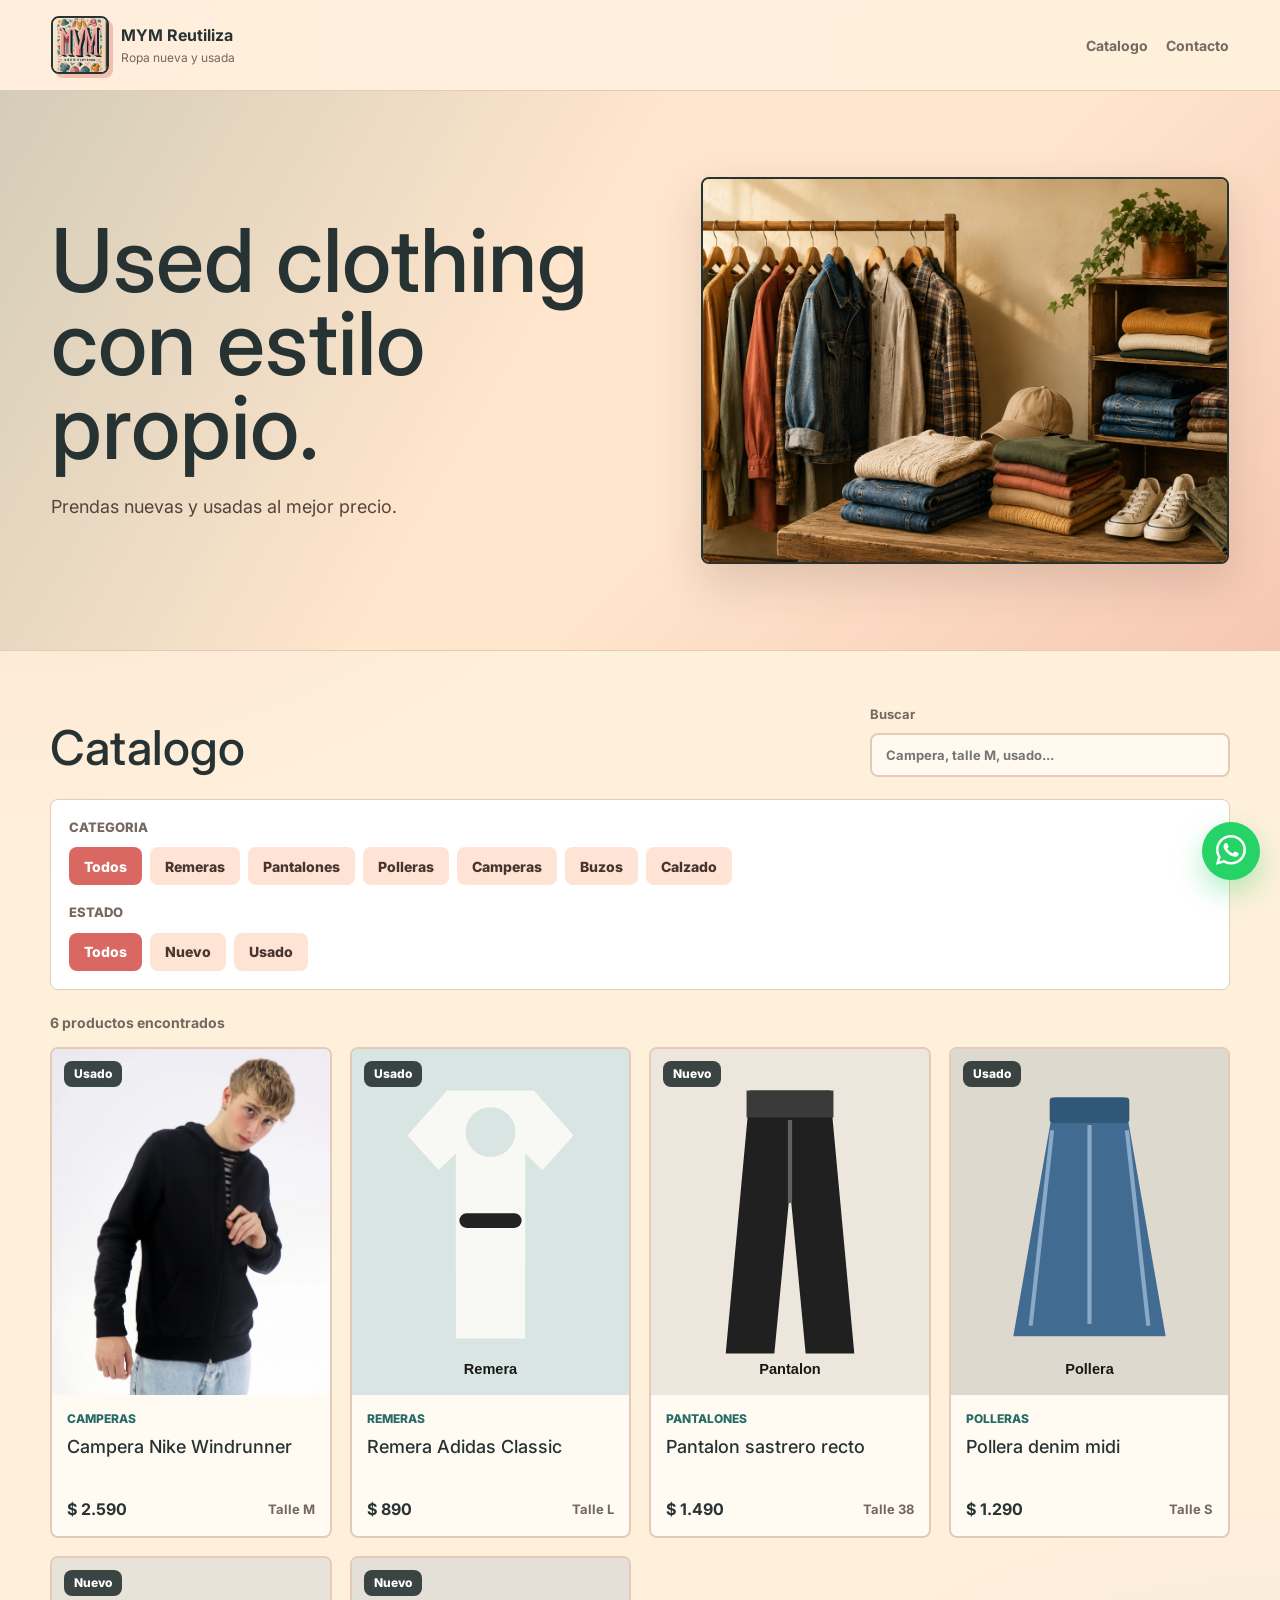
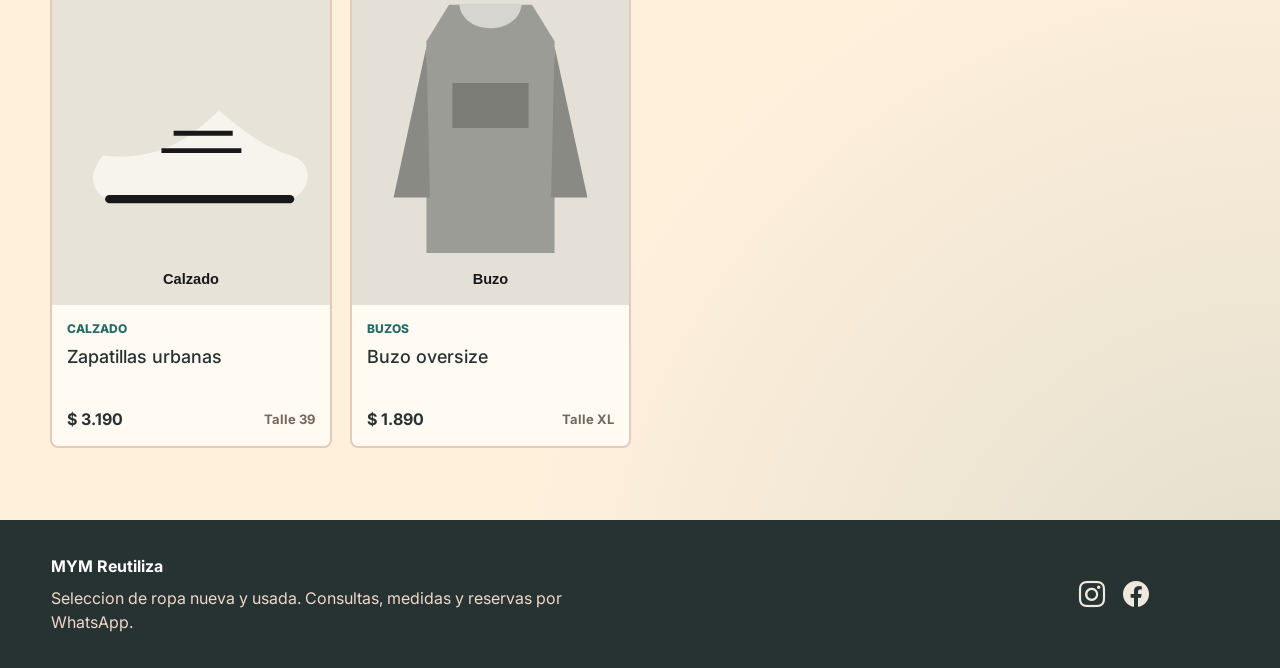
==== index.html @ 92e6ab46 "Add files via upload" ====
<!DOCTYPE html>
<html lang="es">
<head>
  <meta charset="UTF-8">
  <meta name="viewport" content="width=device-width, initial-scale=1.0">
  <title>MYM Reutiliza | Catalogo</title>
  <link rel="preconnect" href="https://fonts.googleapis.com">
  <link rel="preconnect" href="https://fonts.gstatic.com" crossorigin>
  <link href="https://fonts.googleapis.com/css2?family=Inter:wght@400;500;600;700;800&display=swap" rel="stylesheet">
  <!--CSS Bootstrap-->
  <link href="https://cdn.jsdelivr.net/npm/bootstrap@5.3.3/dist/css/bootstrap.min.css" rel="stylesheet" integrity="sha384-QWTKZyjpPEjISv5WaRU9OFeRpok6YctnYmDr5pNlyT2bRjXh0JMhjY6hW+ALEwIH" crossorigin="anonymous">
  <!--CSS personal-->
  <link rel="stylesheet" href="styles.css">
  <link rel="shortcut icon" href="./img/logo-mym.jpg">
  <link rel="stylesheet" href="https://cdn.jsdelivr.net/npm/bootstrap-icons@1.11.3/font/bootstrap-icons.min.css">
</head>
<body>
  <header class="site-header">
    <a class="brand" href="index.html" aria-label="Inicio">
      <img class="brand-logo" src="img/logo-mym.jpg" alt="MYM Reutiliza">
      <span>
        <strong>MYM Reutiliza</strong>
        <small>Ropa nueva y usada</small>
      </span>
    </a>

    <nav class="header-nav" aria-label="Redes y contacto">
      <a href="#productos">Catalogo</a>
      <a href="#footer">Contacto</a>
    </nav>
  </header>

  <section class="hero">
    <div class="hero-copy">
      <!--<p class="eyebrow">Catalogo online</p>-->
      <h1>Used clothing con estilo propio.</h1>
      <p>Prendas nuevas y usadas al mejor precio.</p>
    </div>
    <!--Si elimino esto se borran las imagenes-->
    <div class="hero-rail" aria-hidden="true">
      <img src="img/banner.png" alt="">
      <!--<img src="img/remera.svg" alt="">
      <img src="img/zapatillas.svg" alt="">-->
    </div>
    <!--Si elimino esto se borran las imagenes-->
  </section>

  <main>
    <section id="productos" class="catalog-section">
      <div class="section-heading">
        <div>
          <!--<p class="eyebrow">Stock publicado</p>-->
          <h2>Catalogo</h2>
        </div>
        <label class="search">
          <span>Buscar</span>
          <input id="buscador" type="search" placeholder="Campera, talle M, usado...">
        </label>
      </div>

      <div class="filters" aria-label="Filtros de productos">
        <div>
          <p>Categoria</p>
          <div id="filtros-categorias" class="segmented"></div>
        </div>
        <div>
          <p>Estado</p>
          <div id="filtros-estados" class="segmented"></div>
        </div>
      </div>

      <div id="contador" class="result-count" aria-live="polite"></div>
      <div id="grid-productos" class="product-grid"></div>
      <div id="sin-resultados" class="empty-state hidden">
        <h3>No encontramos prendas con esos filtros.</h3>
        <p>Proba con otra categoria, estado o busqueda.</p>
      </div>
    </section>
  </main>

  <a class="whatsapp-float" href="https://wa.me/59891826421?text=Hola!%20Quiero%20consultar%20por%20una%20prenda%20del%20catalogo" target="_blank" rel="noopener" aria-label="Consultar por WhatsApp">
    <i class="bi bi-whatsapp"></i>
  </a>

  <footer id="footer" class="footer">
    <div>
      <strong>MYM Reutiliza</strong>
      <p>Seleccion de ropa nueva y usada. Consultas, medidas y reservas por WhatsApp.</p>
    </div>
    <div>
      <a href="https://www.instagram.com/mym2reutiliza/" target="_blank">
        <span><i class="bi bi-instagram"></i></span>
      </a>
      <a href="https://www.facebook.com/people/Mym2reutiliza/61586812104403/?rdid=xERZKBEu9uENtMGY&share_url=https%3A%2F%2Fwww.facebook.com%2Fshare%2F1CPKYdf2DF%2F" target="_blank">
        <span><i class="bi bi-facebook"></i></span>
      </a>
    </div>
  </footer>

  <script src="app.js"></script>
</body>
</html>
---- styles.css ----
:root {
  --ink: #273333;
  --muted: #75675e;
  --line: #e4cbb9;
  --paper: #fff0dc;
  --panel: #ffffff;
  --accent: #276b66;
  --accent-dark: #1e504d;
  --rose: #d96862;
  --gold: #d99a4e;
  --mint: #8db9a3;
  --shadow: 0 18px 45px rgba(71, 44, 35, 0.16);
}

* {
  box-sizing: border-box;
}

html {
  scroll-behavior: smooth;
}

body {
  margin: 0;
  font-family: "Inter", Arial, sans-serif;
  color: var(--ink);
  background:
    radial-gradient(circle at top left, rgba(217, 104, 98, 0.16), transparent 34%),
    radial-gradient(circle at bottom right, rgba(39, 107, 102, 0.14), transparent 30%),
    var(--paper);
}

a {
  color: inherit;
  text-decoration: none;
}

img,
video {
  display: block;
  max-width: 100%;
}

.site-header {
  position: sticky;
  top: 0;
  z-index: 10;
  display: flex;
  align-items: center;
  justify-content: space-between;
  gap: 24px;
  padding: 16px clamp(18px, 4vw, 56px);
  background: rgba(255, 240, 220, 0.94);
  border-bottom: 1px solid var(--line);
  backdrop-filter: blur(16px);
}

.brand {
  display: inline-flex;
  align-items: center;
  gap: 12px;
}

.brand-logo {
  width: 58px;
  height: 58px;
  object-fit: cover;
  border: 2px solid var(--ink);
  border-radius: 8px;
  box-shadow: 4px 4px 0 rgba(217, 104, 98, 0.35);
}

.brand strong,
.brand small {
  display: block;
}

.brand small {
  margin-top: 2px;
  color: var(--muted);
  font-size: 12px;
}

.header-nav {
  display: flex;
  gap: 18px;
  color: var(--muted);
  font-size: 14px;
  font-weight: 700;
}

.hero {
  display: grid;
  grid-template-columns: minmax(0, 1fr) minmax(320px, 0.9fr);
  gap: clamp(28px, 5vw, 72px);
  align-items: center;
  min-height: 560px;
  padding: clamp(42px, 7vw, 86px) clamp(18px, 4vw, 56px);
  background:
    linear-gradient(120deg, rgba(39, 107, 102, 0.2), transparent 42%),
    linear-gradient(315deg, rgba(217, 104, 98, 0.24), transparent 40%),
    #ffe5cc;
  border-bottom: 1px solid var(--line);
}

.hero-copy {
  max-width: 740px;
}

.eyebrow {
  margin: 0 0 10px;
  color: var(--accent);
  font-size: 12px;
  font-weight: 800;
  letter-spacing: 0;
  text-transform: uppercase;
}

.hero h1 {
  margin: 0;
  max-width: 850px;
  font-size: clamp(42px, 7vw, 88px);
  line-height: 0.95;
  letter-spacing: 0;
}

.hero p:not(.eyebrow) {
  max-width: 590px;
  margin: 22px 0 0;
  color: #55443d;
  font-size: 18px;
  line-height: 1.7;
}

.hero-rail {
  /*display: grid;
  grid-template-columns: 1fr 0.85fr;
  gap: 14px;
  align-items: stretch;*/
  
  height: clamp(250px, 40vh, 350px);
  width: 100%;
  height: 100%;
  object-fit: cover; /* Hace que la imagen llene el espacio sin deformarse */
  border-radius: 8px; /* Esquinas redondeadas */
}

.hero-rail img {
  width: 100%;
  height: 100%;
  min-height: 220px;
  object-fit: cover;
  border: 2px solid var(--ink);
  border-radius: 8px;
  box-shadow: var(--shadow);
}

.hero-rail img:first-child {
  grid-row: span 2;
}

.catalog-section,
.detail-page {
  width: min(1180px, calc(100% - 36px));
  margin: 0 auto;
  padding: 54px 0 72px;
}

.section-heading {
  display: flex;
  align-items: end;
  justify-content: space-between;
  gap: 24px;
  margin-bottom: 22px;
}

.section-heading h2 {
  margin: 0;
  font-size: clamp(30px, 4vw, 48px);
}

.search {
  display: grid;
  gap: 8px;
  min-width: min(360px, 100%);
  color: var(--muted);
  font-size: 13px;
  font-weight: 700;
}

.search input {
  width: 100%;
  height: 44px;
  padding: 0 14px;
  color: var(--ink);
  background: rgba(255, 250, 242, 0.92);
  border: 2px solid var(--line);
  border-radius: 8px;
  font: inherit;
}

.filters {
  display: grid;
  gap: 18px;
  padding: 18px;
  background: #fff;
  border: 1px solid var(--line);
  border-radius: 8px;
}

.filters p {
  margin: 0 0 10px;
  color: var(--muted);
  font-size: 13px;
  font-weight: 800;
  text-transform: uppercase;
}

.segmented {
  display: flex;
  flex-wrap: wrap;
  gap: 8px;
}

.segmented button {
  min-height: 38px;
  padding: 0 14px;
  color: #47352e;
  background: #ffe3d4;
  border: 1px solid transparent;
  border-radius: 8px;
  cursor: pointer;
  font: inherit;
  font-size: 14px;
  font-weight: 800;
}

.segmented button.active {
  color: #fff;
  background: var(--rose);
}

.result-count {
  margin: 22px 0 14px;
  color: var(--muted);
  font-size: 14px;
  font-weight: 700;
}

.product-grid {
  display: grid;
  grid-template-columns: repeat(auto-fill, minmax(230px, 1fr));
  gap: 18px;
}

.product-card {
  background: #fffaf2;
  border: 2px solid var(--line);
  border-radius: 8px;
  overflow: hidden;
  transition: transform 180ms ease, box-shadow 180ms ease;
}

.product-card:hover {
  transform: translateY(-4px);
  box-shadow: var(--shadow);
}

.product-image {
  position: relative;
  aspect-ratio: 4 / 5;
  overflow: hidden;
  background: #f6d4c4;
}

.product-image img {
  width: 100%;
  height: 100%;
  object-fit: cover;
  transition: transform 220ms ease;
}

.product-card:hover .product-image img {
  transform: scale(1.04);
}

.badge {
  position: absolute;
  top: 12px;
  left: 12px;
  padding: 7px 10px;
  color: #fff;
  background: rgba(39, 51, 51, 0.9);
  border-radius: 8px;
  font-size: 12px;
  font-weight: 800;
}

.product-info {
  padding: 15px;
}

.product-info p {
  margin: 0 0 7px;
  color: var(--accent);
  font-size: 12px;
  font-weight: 800;
  text-transform: uppercase;
}

.product-info h3 {
  min-height: 48px;
  margin: 0 0 14px;
  font-size: 18px;
  line-height: 1.35;
}

.product-info div {
  display: flex;
  align-items: center;
  justify-content: space-between;
  gap: 12px;
}

.product-info span {
  color: var(--muted);
  font-size: 13px;
  font-weight: 700;
}

.empty-state {
  padding: 36px;
  text-align: center;
  background: #fffaf2;
  border: 2px solid var(--line);
  border-radius: 8px;
}

.hidden {
  display: none;
}

.back-link {
  display: inline-flex;
  margin-bottom: 24px;
  color: var(--accent);
  font-weight: 800;
}

.product-detail {
  display: grid;
  grid-template-columns: minmax(280px, 0.9fr) minmax(300px, 1fr);
  gap: clamp(24px, 5vw, 58px);
  align-items: start;
}

.gallery {
  display: grid;
  gap: 12px;
}

.main-product-image {
  width: 100%;
  aspect-ratio: 4 / 5;
  object-fit: cover;
  background: #f6d4c4;
  border: 2px solid var(--line);
  border-radius: 8px;
}

.thumbs {
  display: grid;
  grid-template-columns: repeat(4, 1fr);
  gap: 10px;
}

.thumbs button {
  padding: 0;
  overflow: hidden;
  background: #fff;
  border: 2px solid transparent;
  border-radius: 8px;
  cursor: pointer;
}

.thumbs button.active {
  border-color: var(--accent);
}

.thumbs img {
  width: 100%;
  aspect-ratio: 1;
  object-fit: cover;
}

.detail-copy h1 {
  margin: 0;
  font-size: clamp(34px, 5vw, 58px);
  line-height: 1;
}

.detail-price {
  margin: 18px 0 24px;
  font-size: 30px;
  font-weight: 800;
}

.detail-actions {
  display: flex;
  flex-wrap: wrap;
  gap: 12px;
  margin-bottom: 28px;
}

.primary-action,
.secondary-action {
  display: inline-flex;
  align-items: center;
  justify-content: center;
  min-height: 46px;
  padding: 0 18px;
  border-radius: 8px;
  font-weight: 800;
}

.primary-action {
  color: #fff;
  background: var(--accent);
}

.primary-action i {
  padding: 10px;
}

.secondary-action {
  color: var(--ink);
  background: #fffaf2;
  border: 2px solid var(--line);
}

.specs {
  display: grid;
  grid-template-columns: repeat(2, minmax(0, 1fr));
  gap: 10px;
  margin: 0 0 28px;
}

.specs div {
  padding: 14px;
  background: #fff;
  border: 1px solid var(--line);
  border-radius: 8px;
}

.specs dt {
  color: var(--muted);
  font-size: 12px;
  font-weight: 800;
  text-transform: uppercase;
}

.specs dd {
  margin: 5px 0 0;
  font-weight: 800;
}

.description {
  padding-top: 22px;
  border-top: 1px solid var(--line);
}

.description h2,
.video-block h2 {
  margin: 0 0 10px;
  font-size: 22px;
}

.description p {
  margin: 0;
  color: #4c4943;
  line-height: 1.8;
}

.video-block {
  margin-top: 42px;
}

.video-block video {
  width: 100%;
  border-radius: 8px;
}

.whatsapp-float {
  position: fixed;
  right: 20px;
  bottom: 20px;
  z-index: 20;
  display: grid;
  width: 58px;
  height: 58px;
  place-items: center;
  color: #fff;
  background: #25D366;
  border-radius: 50%;
  box-shadow: 0 12px 28px rgba(37, 211, 102, 0.35);
  font-size: 30px;
  font-weight: 900;
}

.whatsapp-float:hover {
  transform: scale(1.1);
  background: #20ba59;
}

.footer {
  display: flex;
  align-items: center;
  justify-content: space-between;
  gap: 24px;
  padding: 34px clamp(18px, 4vw, 56px);
  color: #fff;
  background: #273333;
}

.footer p {
  max-width: 520px;
  margin: 8px 0 0;
  color: #f0d8c8;
}

.footer div:last-child {
  display: flex;
  flex-wrap: wrap;
  gap: 18px;
  color: #eee8dd;
  padding-right: 80px;
}

.footer div:last-child a {
  color: inherit;       /* Hace que el enlace use el color crema del padre */
  text-decoration: none;
}

.footer div:last-child i {
  font-size: 26px;      /* ¡Acá controlás el tamaño! Poné 26px, 30px, lo que te guste */
  transition: transform 0.2s ease, color 0.2s ease;
  display: inline-block;
}

.footer div:last-child a:hover i {
  transform: scale(1.15); /* Se agranda un poquito */
  color: #ffffff;         /* Se ilumina a blanco puro */
}

@media (max-width: 820px) {
  .site-header,
  .section-heading,
  .footer {
    align-items: flex-start;
    flex-direction: column;
  }

  .hero,
  .product-detail {
    grid-template-columns: 1fr;
  }

  .hero {
    min-height: auto;
  }

  .hero-rail {
    grid-template-columns: repeat(3, 1fr);
  }

  .hero-rail img {
    min-height: 140px;
  }

  .hero-rail img:first-child {
    grid-row: auto;
  }
}

@media (max-width: 560px) {
  .header-nav {
    width: 100%;
    justify-content: space-between;
  }

  .hero h1 {
    font-size: 42px;
  }

  .product-grid,
  .specs {
    grid-template-columns: 1fr;
  }

  .hero-rail {
    grid-template-columns: 1fr 1fr;
  }

  .hero-rail img:last-child {
    display: none;
  }

  .detail-actions a {
    width: 100%;
  }
  
}
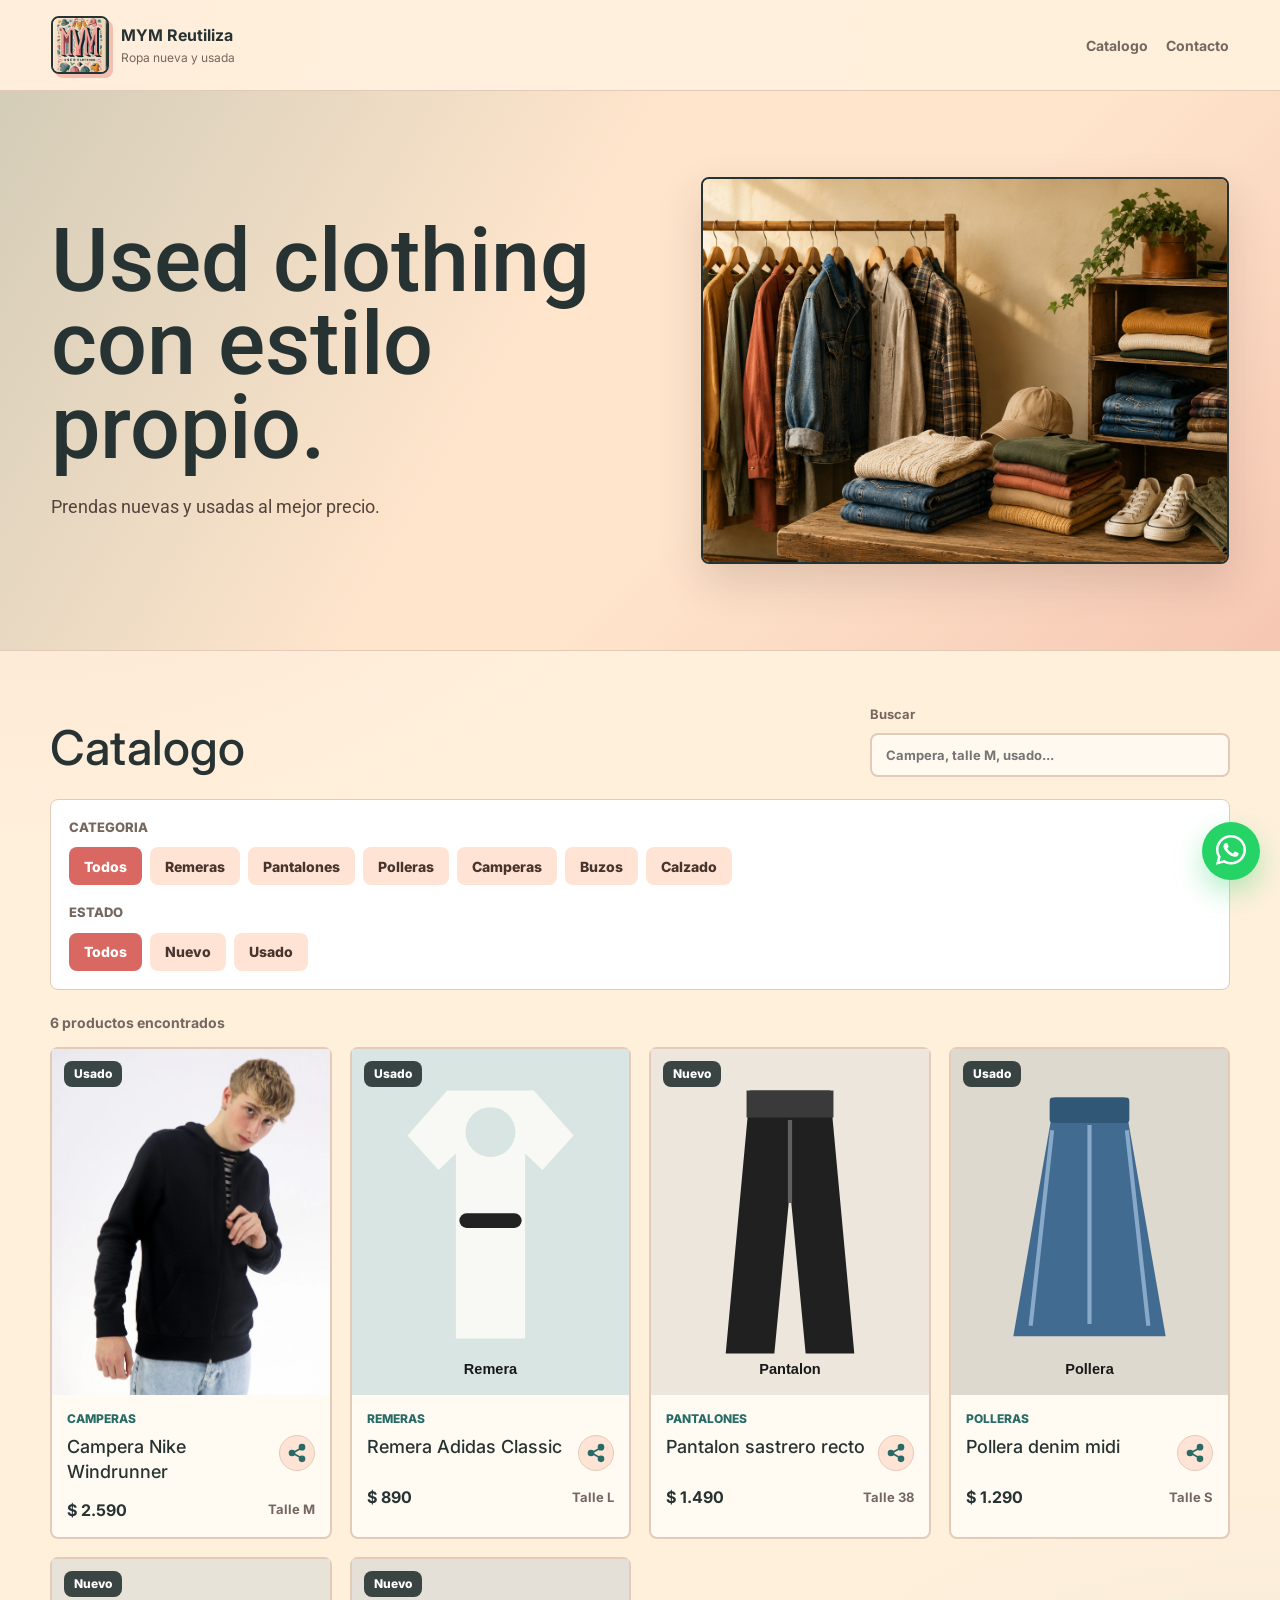
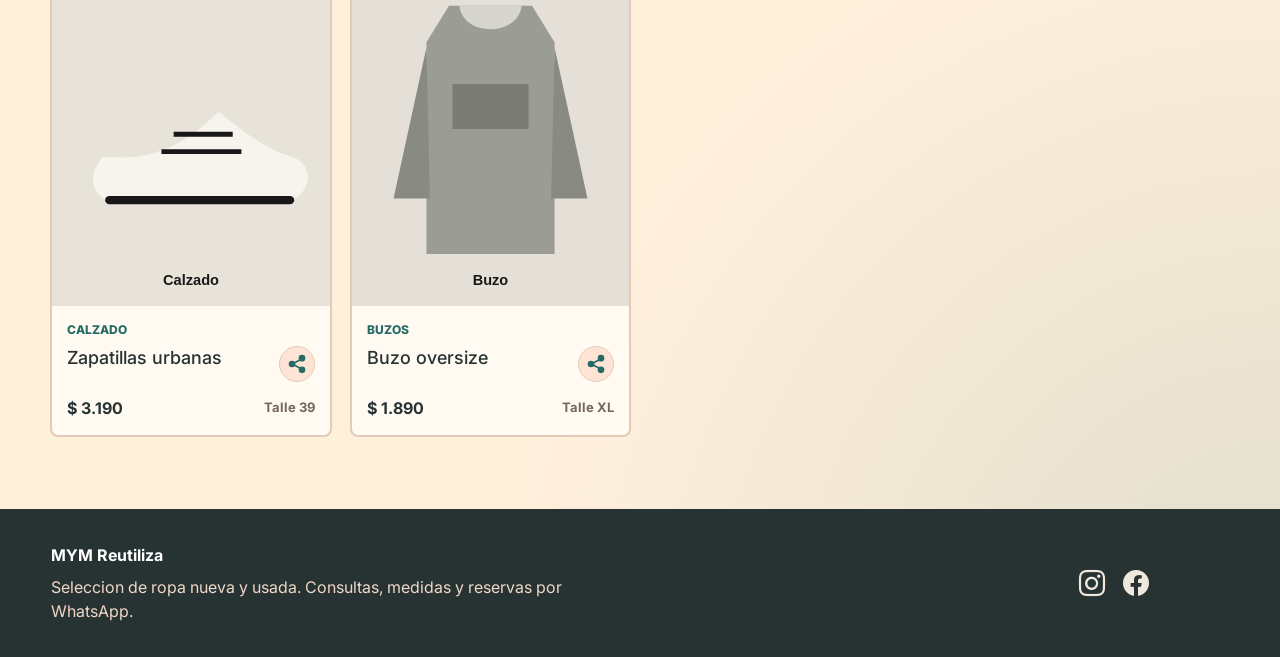
==== commit 92aea1f1: "Add files via upload" ====
--- a/index.html
+++ b/index.html
@@ -7,6 +7,7 @@
   <link rel="preconnect" href="https://fonts.googleapis.com">
   <link rel="preconnect" href="https://fonts.gstatic.com" crossorigin>
   <link href="https://fonts.googleapis.com/css2?family=Inter:wght@400;500;600;700;800&display=swap" rel="stylesheet">
+  <link href="https://fonts.googleapis.com/css2?family=Roboto:ital,wght@400;500;600;700;800&display=swap" rel="stylesheet">
   <!--CSS Bootstrap-->
   <link href="https://cdn.jsdelivr.net/npm/bootstrap@5.3.3/dist/css/bootstrap.min.css" rel="stylesheet" integrity="sha384-QWTKZyjpPEjISv5WaRU9OFeRpok6YctnYmDr5pNlyT2bRjXh0JMhjY6hW+ALEwIH" crossorigin="anonymous">
   <!--CSS personal-->
--- a/styles.css
+++ b/styles.css
@@ -91,6 +91,7 @@
 
 .hero {
   display: grid;
+  font-family: "Roboto", sans-serif;
   grid-template-columns: minmax(0, 1fr) minmax(320px, 0.9fr);
   gap: clamp(28px, 5vw, 72px);
   align-items: center;
@@ -257,7 +258,7 @@
   background: #fffaf2;
   border: 2px solid var(--line);
   border-radius: 8px;
-  overflow: hidden;
+  position: relative;
   transition: transform 180ms ease, box-shadow 180ms ease;
 }
 
@@ -309,13 +310,26 @@
 }
 
 .product-info h3 {
-  min-height: 48px;
-  margin: 0 0 14px;
+  margin: 0;
   font-size: 18px;
   line-height: 1.35;
 }
 
-.product-info div {
+.product-title-row,
+.detail-title-row {
+  display: flex;
+  align-items: flex-start;
+  justify-content: space-between;
+  gap: 12px;
+  margin-bottom: 14px;
+}
+
+.product-title-link {
+  min-width: 0;
+  flex: 1;
+}
+
+.product-meta {
   display: flex;
   align-items: center;
   justify-content: space-between;
@@ -326,6 +340,78 @@
   color: var(--muted);
   font-size: 13px;
   font-weight: 700;
+}
+
+.share-box {
+  position: relative;
+  flex: 0 0 auto;
+}
+
+.share-trigger {
+  display: grid;
+  width: 36px;
+  height: 36px;
+  place-items: center;
+  color: var(--accent);
+  background: #ffe3d4;
+  border: 1px solid var(--line);
+  border-radius: 50%;
+  cursor: pointer;
+}
+
+.share-trigger svg {
+  width: 20px;
+  height: 20px;
+  fill: none;
+  stroke: currentColor;
+  stroke-linecap: round;
+  stroke-linejoin: round;
+  stroke-width: 2;
+}
+
+.share-trigger svg circle {
+  fill: currentColor;
+  stroke: currentColor;
+}
+
+.share-menu {
+  position: absolute;
+  right: 0;
+  bottom: calc(100% + 8px);
+  z-index: 30;
+  display: none;
+  min-width: 138px;
+  padding: 8px;
+  background: #fffaf2;
+  border: 2px solid var(--line);
+  border-radius: 8px;
+  box-shadow: var(--shadow);
+}
+
+.share-box.open .share-menu {
+  display: grid;
+  gap: 4px;
+}
+
+.share-menu a,
+.share-menu button {
+  width: 100%;
+  min-height: 34px;
+  padding: 0 10px;
+  color: var(--ink);
+  background: transparent;
+  border: 0;
+  border-radius: 6px;
+  cursor: pointer;
+  font: inherit;
+  font-size: 13px;
+  font-weight: 800;
+  text-align: left;
+}
+
+.share-menu a:hover,
+.share-menu button:hover {
+  background: #ffe3d4;
 }
 
 .empty-state {
@@ -394,9 +480,15 @@
 }
 
 .detail-copy h1 {
+  flex: 1;
   margin: 0;
   font-size: clamp(34px, 5vw, 58px);
   line-height: 1;
+}
+
+.detail-share .share-trigger {
+  width: 44px;
+  height: 44px;
 }
 
 .detail-price {
@@ -592,7 +684,70 @@
     font-size: 42px;
   }
 
-  .product-grid,
+  .product-grid {
+    grid-template-columns: repeat(2, minmax(0, 1fr));
+    gap: 10px;
+  }
+
+  .catalog-section,
+  .detail-page {
+    width: min(100% - 24px, 1180px);
+  }
+
+  .product-info {
+    padding: 10px;
+  }
+
+  .product-info p {
+    margin-bottom: 5px;
+    font-size: 10px;
+  }
+
+  .product-info h3 {
+    font-size: 14px;
+    line-height: 1.25;
+  }
+
+  .product-title-row {
+    gap: 8px;
+    margin-bottom: 10px;
+  }
+
+  .product-meta {
+    align-items: flex-start;
+    flex-direction: column;
+    gap: 3px;
+  }
+
+  .product-meta strong {
+    font-size: 14px;
+  }
+
+  .product-info span {
+    font-size: 11px;
+  }
+
+  .badge {
+    top: 8px;
+    left: 8px;
+    padding: 5px 7px;
+    font-size: 10px;
+  }
+
+  .share-trigger {
+    width: 30px;
+    height: 30px;
+  }
+
+  .share-trigger svg {
+    width: 17px;
+    height: 17px;
+  }
+
+  .share-menu {
+    min-width: 126px;
+  }
+
   .specs {
     grid-template-columns: 1fr;
   }
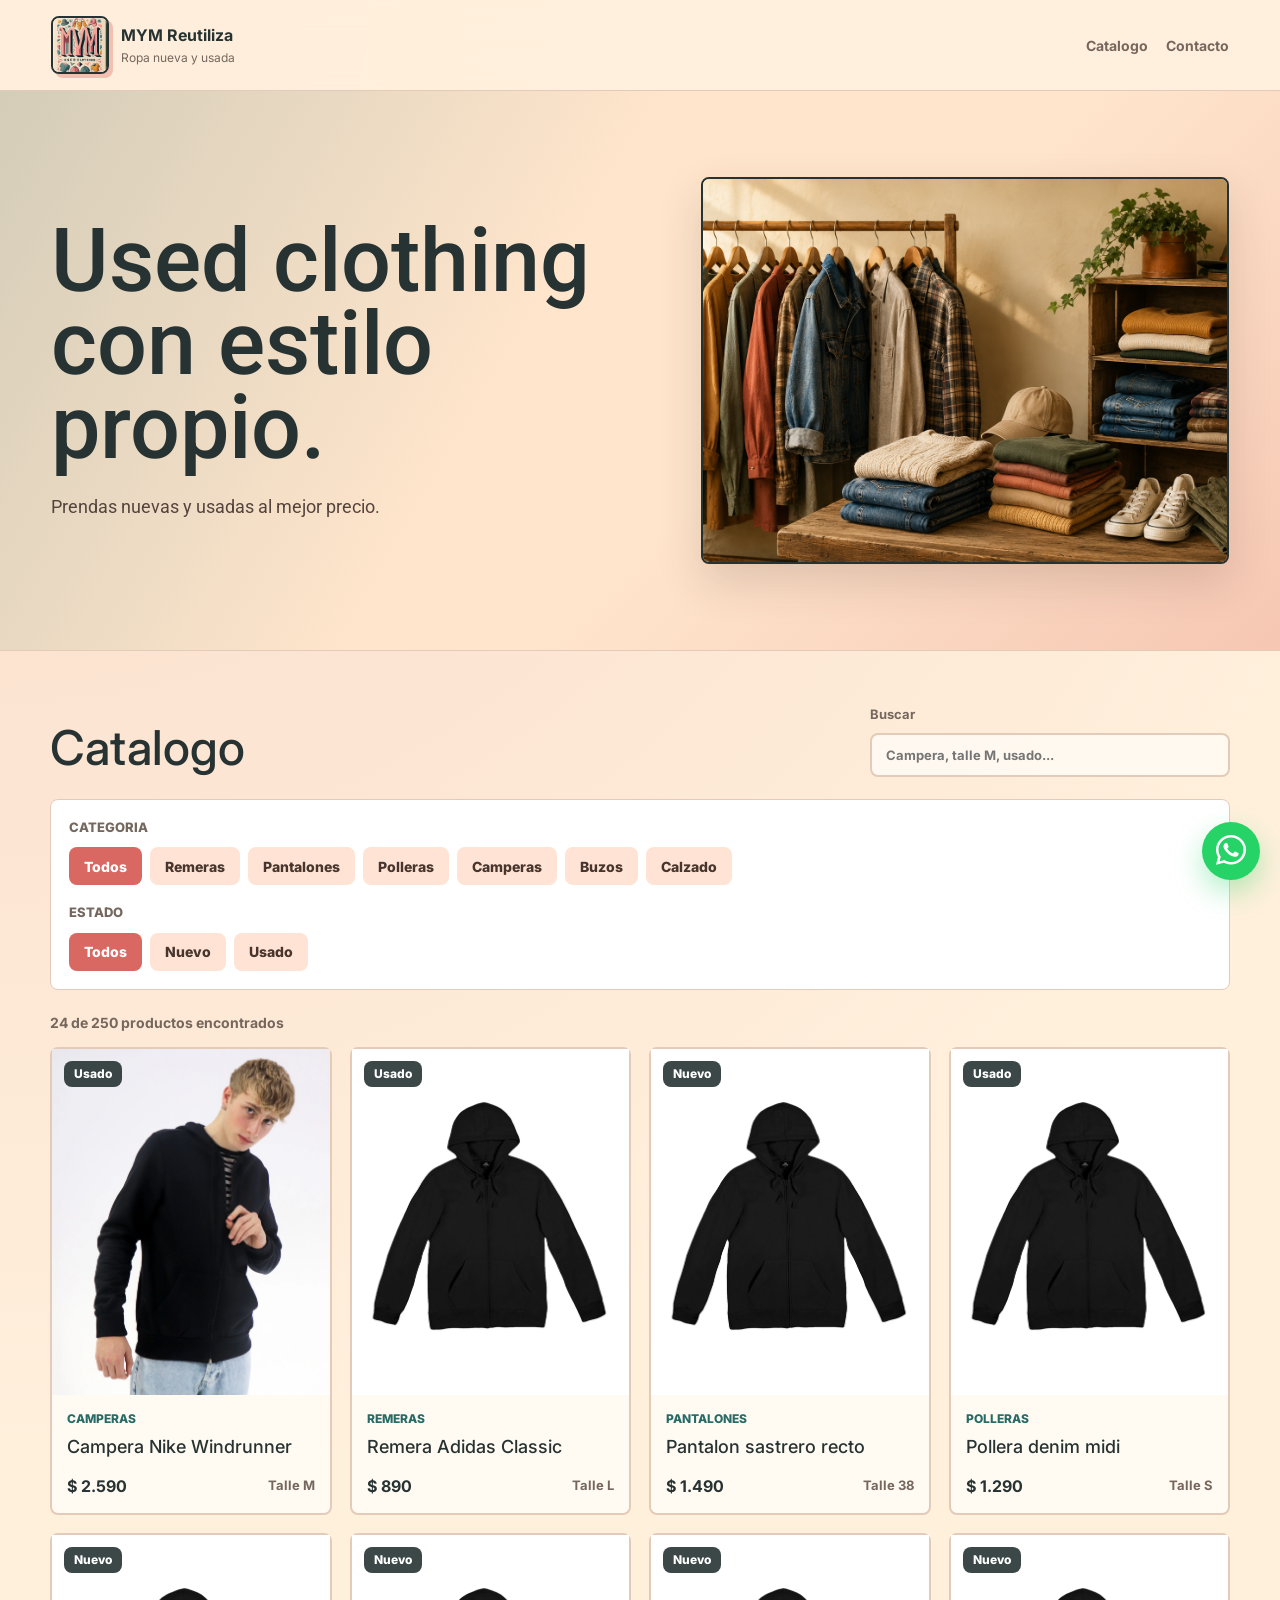
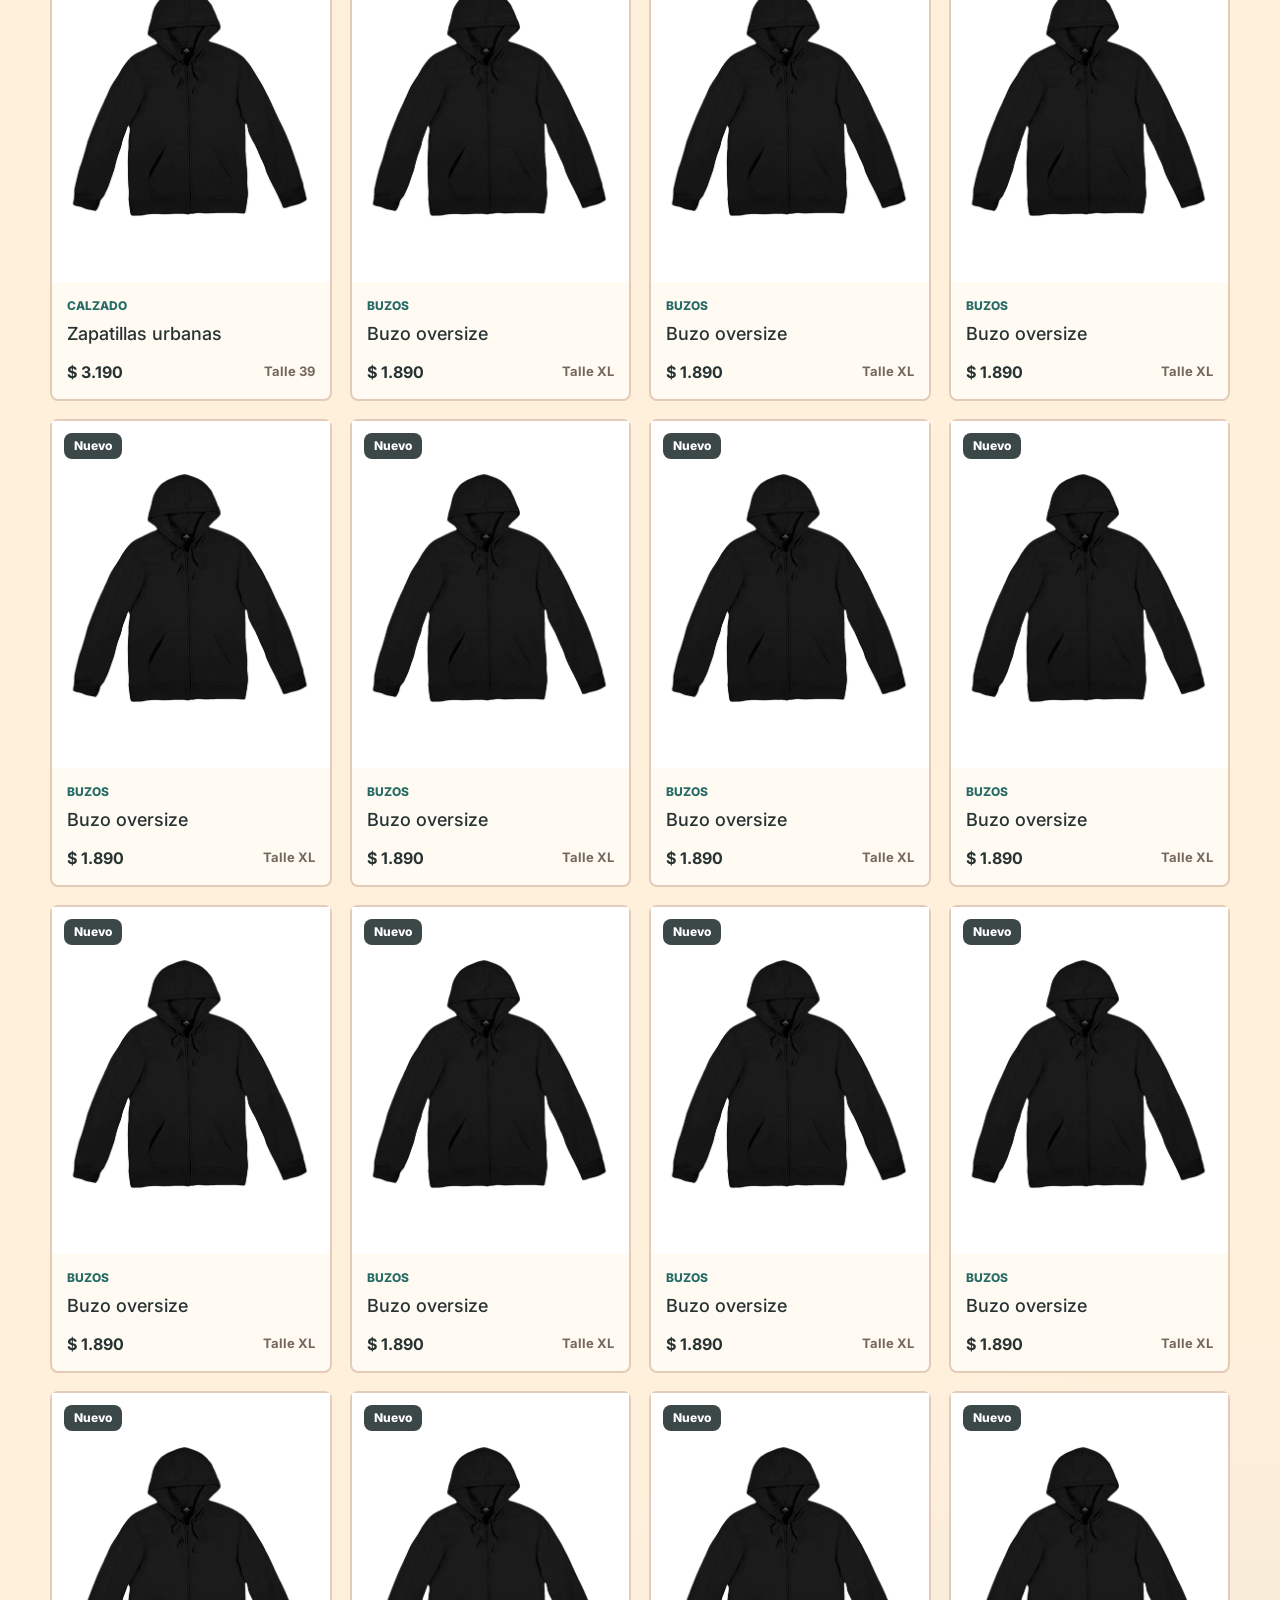
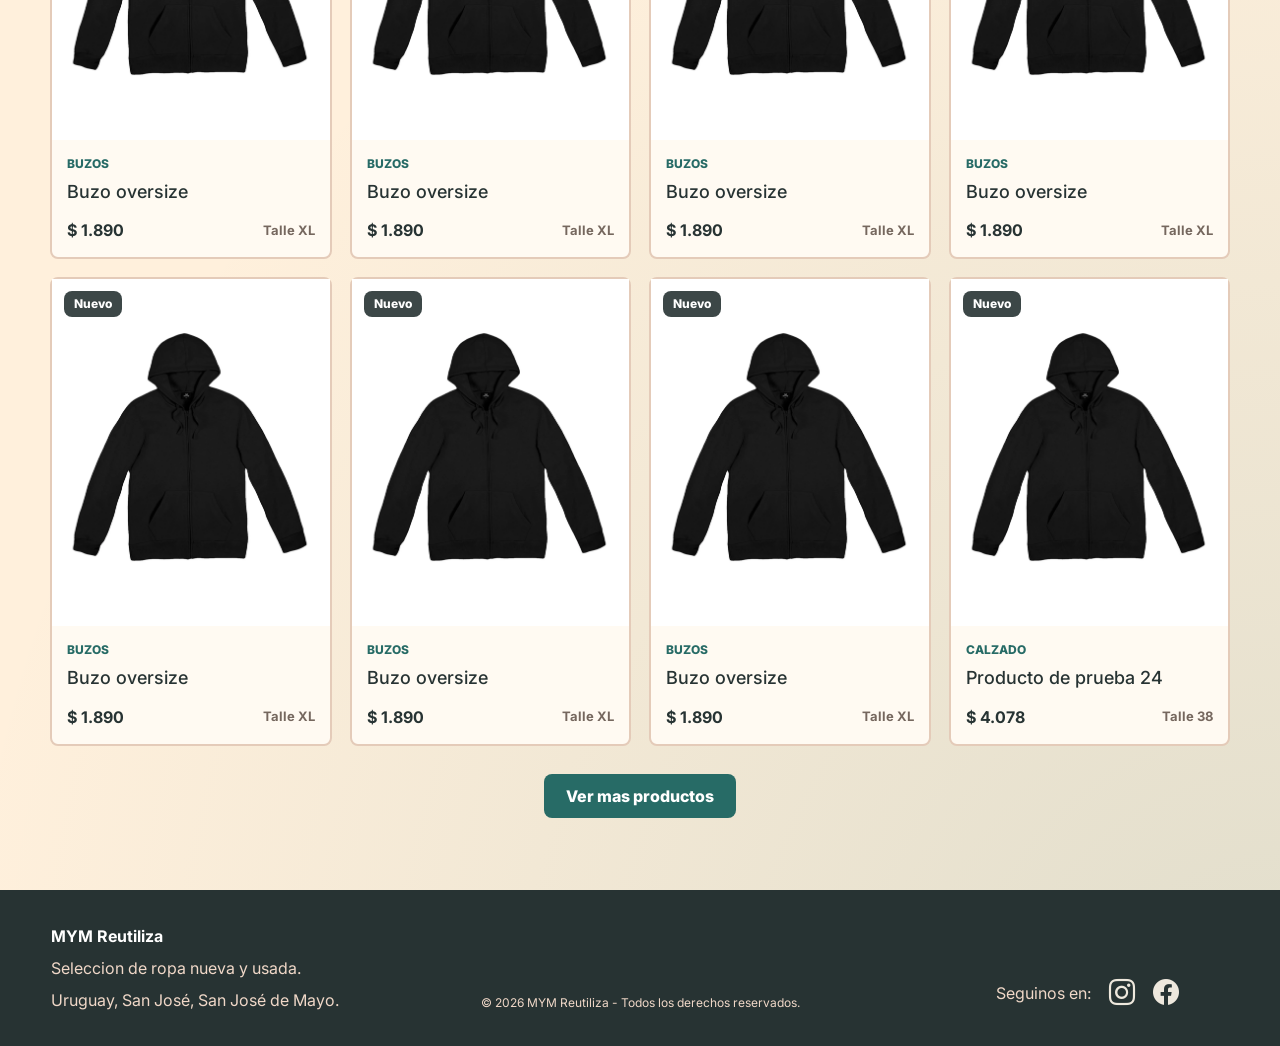
==== commit 512e2254: "Add files via upload" ====
--- a/index.html
+++ b/index.html
@@ -72,6 +72,9 @@
 
       <div id="contador" class="result-count" aria-live="polite"></div>
       <div id="grid-productos" class="product-grid"></div>
+      <div class="load-more-wrap">
+        <button id="ver-mas" class="load-more hidden" type="button">Ver mas productos</button>
+      </div>
       <div id="sin-resultados" class="empty-state hidden">
         <h3>No encontramos prendas con esos filtros.</h3>
         <p>Proba con otra categoria, estado o busqueda.</p>
@@ -86,9 +89,11 @@
   <footer id="footer" class="footer">
     <div>
       <strong>MYM Reutiliza</strong>
-      <p>Seleccion de ropa nueva y usada. Consultas, medidas y reservas por WhatsApp.</p>
+      <p>Seleccion de ropa nueva y usada.</p>
+      <p>Uruguay, San José, San José de Mayo.</p>
     </div>
     <div>
+      <p>Seguinos en:</p>
       <a href="https://www.instagram.com/mym2reutiliza/" target="_blank">
         <span><i class="bi bi-instagram"></i></span>
       </a>
@@ -96,6 +101,7 @@
         <span><i class="bi bi-facebook"></i></span>
       </a>
     </div>
+    <p class="footer-copy">© 2026 MYM Reutiliza - Todos los derechos reservados.</p>
   </footer>
 
   <script src="app.js"></script>
--- a/styles.css
+++ b/styles.css
@@ -390,14 +390,18 @@
 
 .share-box.open .share-menu {
   display: grid;
-  gap: 4px;
+  gap: 6px;
 }
 
 .share-menu a,
 .share-menu button {
+  display: flex;
+  align-items: center;
+  gap: 9px;
   width: 100%;
-  min-height: 34px;
-  padding: 0 10px;
+  min-height: 38px;
+  margin: 0;
+  padding: 0 11px;
   color: var(--ink);
   background: transparent;
   border: 0;
@@ -409,6 +413,25 @@
   text-align: left;
 }
 
+.share-menu i {
+  width: 18px;
+  font-size: 17px;
+  line-height: 1;
+  text-align: center;
+}
+
+.share-whatsapp i {
+  color: #25D366;
+}
+
+.share-instagram i {
+  color: #E4405F;
+}
+
+.share-facebook i {
+  color: #1877F2;
+}
+
 .share-menu a:hover,
 .share-menu button:hover {
   background: #ffe3d4;
@@ -422,6 +445,31 @@
   border-radius: 8px;
 }
 
+.load-more-wrap {
+  display: flex;
+  justify-content: center;
+  margin-top: 28px;
+}
+
+.load-more {
+  min-height: 44px;
+  padding: 0 22px;
+  color: #fff;
+  background: var(--accent);
+  border: 0;
+  border-radius: 8px;
+  cursor: pointer;
+  font: inherit;
+  font-weight: 800;
+  transition: transform 180ms ease, background 180ms ease;
+}
+
+.load-more:hover,
+.load-more:focus-visible {
+  background: var(--accent-dark);
+  transform: translateY(-2px);
+}
+
 .hidden {
   display: none;
 }
@@ -443,6 +491,10 @@
 .gallery {
   display: grid;
   gap: 12px;
+}
+
+.main-image-wrap {
+  position: relative;
 }
 
 .main-product-image {
@@ -452,6 +504,138 @@
   background: #f6d4c4;
   border: 2px solid var(--line);
   border-radius: 8px;
+  cursor: zoom-in;
+}
+
+.gallery-arrow {
+  position: absolute;
+  top: 50%;
+  z-index: 2;
+  display: grid;
+  width: 44px;
+  height: 44px;
+  place-items: center;
+  color: #111;
+  background: transparent;
+  border: 0;
+  border-radius: 50%;
+  box-shadow: none;
+  cursor: pointer;
+  transform: translateY(-50%);
+  transition: transform 180ms ease, background 180ms ease, box-shadow 180ms ease;
+}
+
+.gallery-arrow-left {
+  left: 14px;
+}
+
+.gallery-arrow-right {
+  right: 14px;
+}
+
+.gallery-arrow i {
+  font-size: 24px;
+  line-height: 1;
+}
+
+.gallery-arrow:hover,
+.gallery-arrow:focus-visible,
+.gallery-arrow:active {
+  background: rgba(245, 245, 245, 0.92);
+  box-shadow: 0 10px 24px rgba(39, 51, 51, 0.16);
+  transform: translateY(-50%) scale(1.12);
+}
+
+.gallery-arrow:focus:not(:focus-visible) {
+  background: transparent;
+  box-shadow: none;
+  transform: translateY(-50%);
+}
+
+.lightbox-open {
+  overflow: hidden;
+}
+
+.image-lightbox {
+  position: fixed;
+  inset: 0;
+  z-index: 100;
+  display: grid;
+  place-items: center;
+  padding: 28px;
+  background: rgba(20, 22, 22, 0.86);
+  touch-action: pan-y;
+}
+
+.image-lightbox.hidden {
+  display: none;
+}
+
+.image-lightbox img {
+  max-width: min(92vw, 1100px);
+  max-height: 88vh;
+  object-fit: contain;
+  border-radius: 8px;
+  box-shadow: 0 24px 60px rgba(0, 0, 0, 0.34);
+}
+
+.lightbox-close,
+.lightbox-arrow {
+  position: absolute;
+  display: grid;
+  place-items: center;
+  color: #111;
+  background: rgba(245, 245, 245, 0.92);
+  border: 0;
+  border-radius: 50%;
+  cursor: pointer;
+  transition: transform 180ms ease, background 180ms ease;
+}
+
+.lightbox-close {
+  top: 18px;
+  right: 18px;
+  width: 42px;
+  height: 42px;
+}
+
+.lightbox-arrow {
+  top: 50%;
+  width: 50px;
+  height: 50px;
+  transform: translateY(-50%);
+}
+
+.lightbox-arrow-left {
+  left: 22px;
+}
+
+.lightbox-arrow-right {
+  right: 22px;
+}
+
+.lightbox-close:hover,
+.lightbox-close:focus-visible {
+  background: #fff;
+  transform: scale(1.08);
+}
+
+.lightbox-arrow:hover,
+.lightbox-arrow:focus-visible,
+.lightbox-arrow:active {
+  background: #fff;
+  transform: translateY(-50%) scale(1.1);
+}
+
+.lightbox-arrow:focus:not(:focus-visible) {
+  background: rgba(245, 245, 245, 0.92);
+  transform: translateY(-50%);
+}
+
+.lightbox-close i,
+.lightbox-arrow i {
+  font-size: 24px;
+  line-height: 1;
 }
 
 .thumbs {
@@ -605,43 +789,63 @@
 }
 
 .footer {
-  display: flex;
-  align-items: center;
-  justify-content: space-between;
+  display: grid;
+  grid-template-columns: minmax(0, 1fr) auto minmax(0, 1fr);
+  align-items: end;
   gap: 24px;
   padding: 34px clamp(18px, 4vw, 56px);
   color: #fff;
   background: #273333;
 }
 
+.footer > div:first-child {
+  grid-column: 1;
+}
+
 .footer p {
   max-width: 520px;
   margin: 8px 0 0;
   color: #f0d8c8;
 }
 
-.footer div:last-child {
+.footer > div:nth-of-type(2) {
+  grid-column: 3;
   display: flex;
   flex-wrap: wrap;
   gap: 18px;
+  justify-content: flex-end;
+  justify-self: end;
   color: #eee8dd;
-  padding-right: 80px;
-}
-
-.footer div:last-child a {
+  padding-right: 50px;
+}
+
+.footer > div:nth-of-type(2) a {
   color: inherit;       /* Hace que el enlace use el color crema del padre */
   text-decoration: none;
 }
 
-.footer div:last-child i {
+.footer > div:nth-of-type(2) i {
   font-size: 26px;      /* ¡Acá controlás el tamaño! Poné 26px, 30px, lo que te guste */
   transition: transform 0.2s ease, color 0.2s ease;
   display: inline-block;
 }
 
-.footer div:last-child a:hover i {
+.footer > div:nth-of-type(2) a:hover i {
   transform: scale(1.15); /* Se agranda un poquito */
   color: #ffffff;         /* Se ilumina a blanco puro */
+}
+
+.footer-copy {
+  grid-column: 2;
+  grid-row: 1;
+  align-self: end;
+  justify-self: center;
+  max-width: none;
+  margin: 0;
+  color: #d9cfc4;
+  font-size: 12px;
+  text-align: center;
+  white-space: nowrap;
 }
 
 @media (max-width: 820px) {
@@ -652,6 +856,25 @@
     flex-direction: column;
   }
 
+  .footer {
+    grid-template-columns: 1fr;
+  }
+
+  .footer > div:first-child,
+  .footer > div:nth-of-type(2) {
+    grid-column: 1;
+    justify-self: start;
+    justify-content: flex-start;
+  }
+
+  .footer-copy {
+    grid-column: 1;
+    grid-row: auto;
+    width: 100%;
+    margin-top: 8px;
+    white-space: normal;
+  }
+
   .hero,
   .product-detail {
     grid-template-columns: 1fr;
@@ -748,6 +971,58 @@
     min-width: 126px;
   }
 
+  .gallery-arrow {
+    width: 38px;
+    height: 38px;
+    background: transparent;
+  }
+
+  .gallery-arrow-left {
+    left: 10px;
+  }
+
+  .gallery-arrow-right {
+    right: 10px;
+  }
+
+  .gallery-arrow i {
+    font-size: 21px;
+  }
+
+  .gallery-arrow:active {
+    background: rgba(245, 245, 245, 0.92);
+    transform: translateY(-50%) scale(1.16);
+  }
+
+  .image-lightbox {
+    padding: 18px;
+  }
+
+  .image-lightbox img {
+    max-width: 96vw;
+    max-height: 82vh;
+  }
+
+  .lightbox-close {
+    top: 12px;
+    right: 12px;
+    width: 38px;
+    height: 38px;
+  }
+
+  .lightbox-arrow {
+    width: 42px;
+    height: 42px;
+  }
+
+  .lightbox-arrow-left {
+    left: 10px;
+  }
+
+  .lightbox-arrow-right {
+    right: 10px;
+  }
+
   .specs {
     grid-template-columns: 1fr;
   }
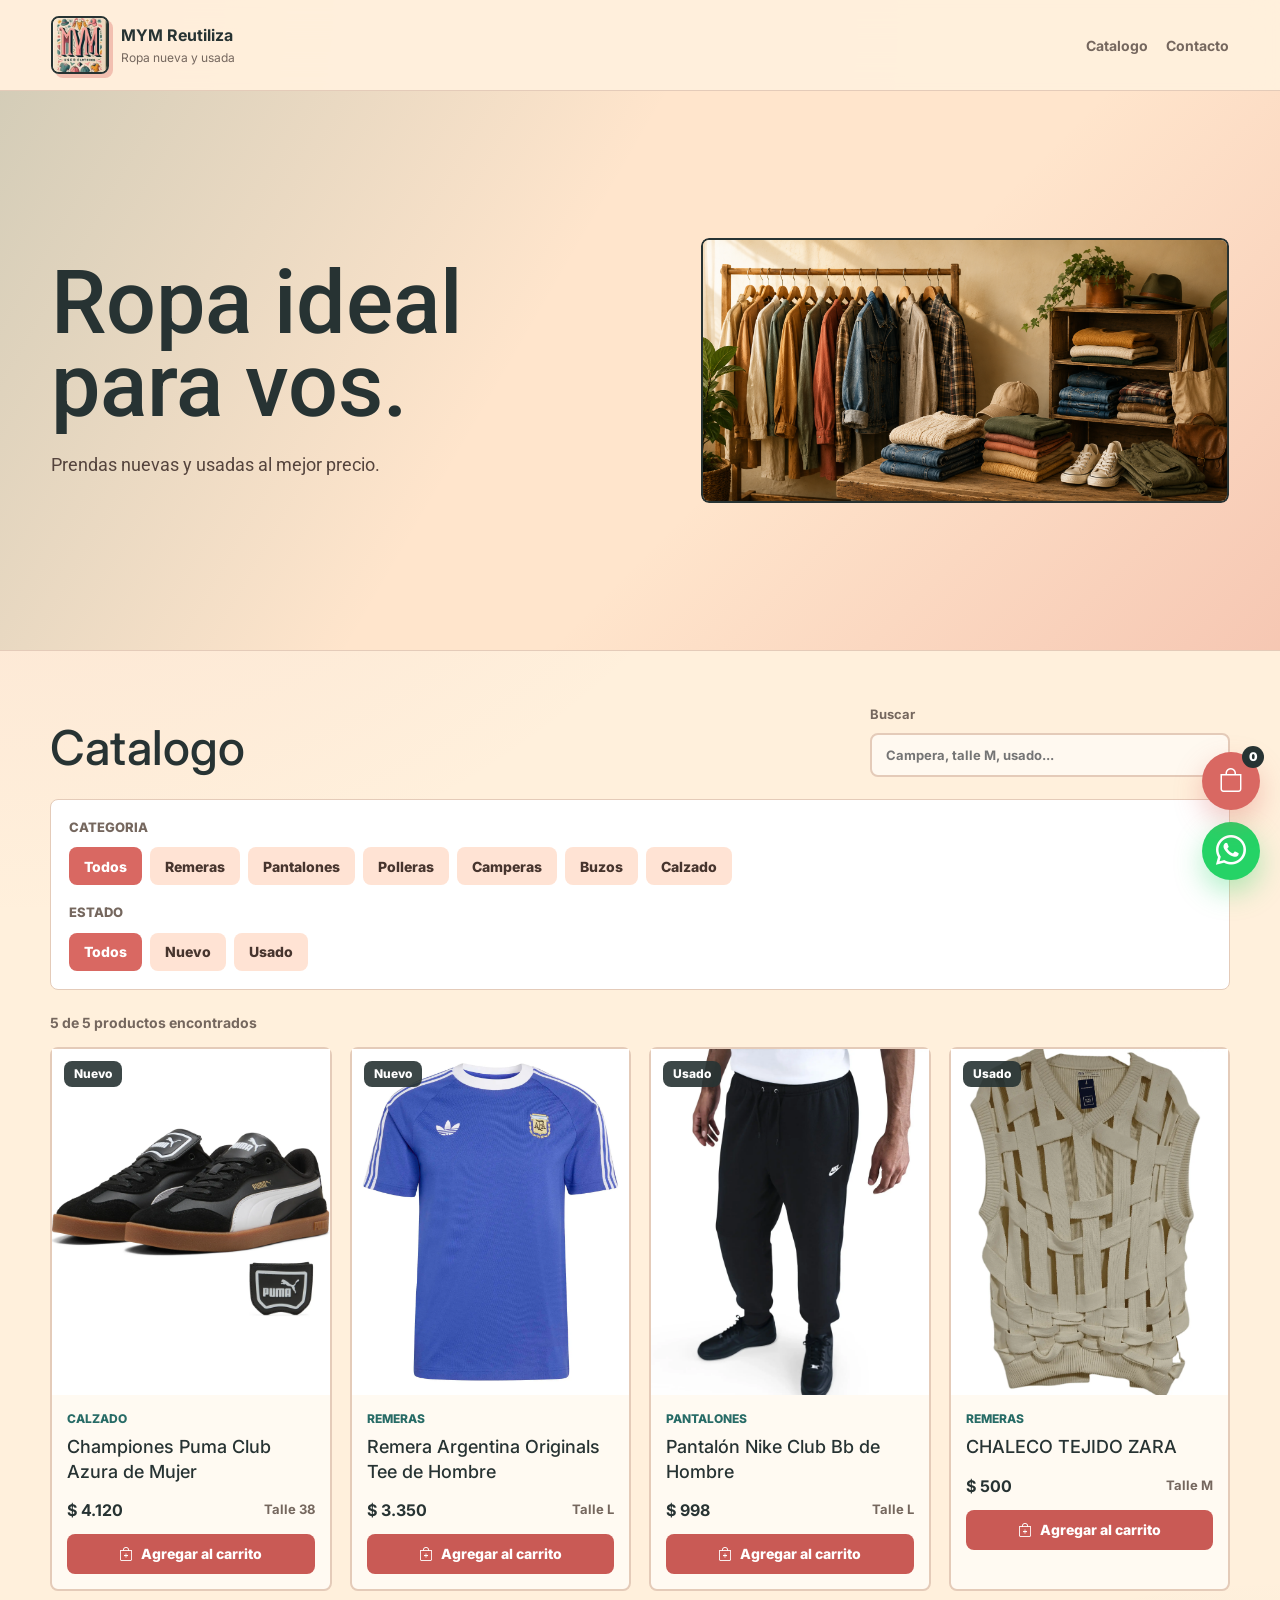
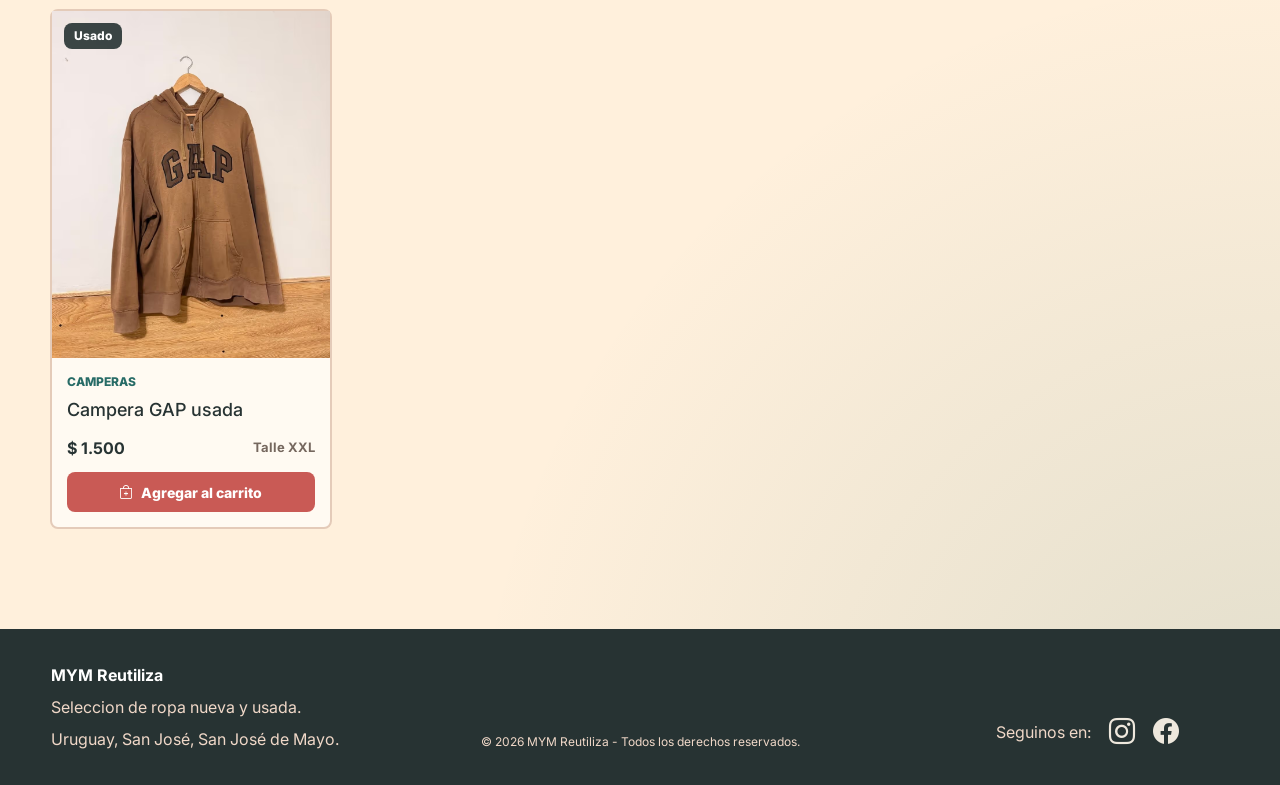
==== commit d4c88b01: "Add files via upload" ====
--- a/index.html
+++ b/index.html
@@ -34,7 +34,7 @@
   <section class="hero">
     <div class="hero-copy">
       <!--<p class="eyebrow">Catalogo online</p>-->
-      <h1>Used clothing con estilo propio.</h1>
+      <h1>Ropa ideal para vos.</h1>
       <p>Prendas nuevas y usadas al mejor precio.</p>
     </div>
     <!--Si elimino esto se borran las imagenes-->
@@ -105,5 +105,6 @@
   </footer>
 
   <script src="app.js"></script>
+  <script src="cart.js"></script>
 </body>
 </html>
--- a/styles.css
+++ b/styles.css
@@ -134,22 +134,18 @@
 }
 
 .hero-rail {
-  /*display: grid;
-  grid-template-columns: 1fr 0.85fr;
-  gap: 14px;
-  align-items: stretch;*/
-  
-  height: clamp(250px, 40vh, 350px);
   width: 100%;
-  height: 100%;
-  object-fit: cover; /* Hace que la imagen llene el espacio sin deformarse */
-  border-radius: 8px; /* Esquinas redondeadas */
+  display: flex;
+  align-items: center;
+  justify-content: center;
+  overflow: hidden;
+  border-radius: 8px;
 }
 
 .hero-rail img {
   width: 100%;
-  height: 100%;
-  min-height: 220px;
+  height: auto;
+  max-height: 450px; /* Evita que en pantallas gigantes se vaya de tema */
   object-fit: cover;
   border: 2px solid var(--ink);
   border-radius: 8px;
@@ -714,6 +710,283 @@
   border: 2px solid var(--line);
 }
 
+.add-cart-button {
+  display: inline-flex;
+  align-items: center;
+  justify-content: center;
+  gap: 8px;
+  width: 100%;
+  min-height: 40px;
+  margin-top: 12px;
+  padding: 0 14px;
+  color: #fff;
+  background: #c95a55;
+  border: 0;
+  border-radius: 8px;
+  cursor: pointer;
+  font: inherit;
+  font-size: 14px;
+  font-weight: 800;
+  transition: transform 180ms ease, background 180ms ease;
+}
+
+.add-cart-button:hover,
+.add-cart-button:focus-visible {
+  background: #c95a55;
+  transform: translateY(-2px);
+}
+
+.detail-actions .add-cart-button {
+  width: auto;
+  margin-top: 0;
+}
+
+.cart-open {
+  overflow: hidden;
+}
+
+.cart-floating {
+  position: fixed;
+  right: 20px;
+  bottom: 90px;
+  z-index: 21;
+  display: grid;
+  width: 58px;
+  height: 58px;
+  place-items: center;
+  color: #fff;
+  background: var(--rose);
+  border: 0;
+  border-radius: 50%;
+  box-shadow: 0 12px 28px rgba(217, 104, 98, 0.35);
+  cursor: pointer;
+  font-size: 24px;
+}
+
+.cart-floating span {
+  position: absolute;
+  top: -6px;
+  right: -4px;
+  display: grid;
+  min-width: 22px;
+  height: 22px;
+  place-items: center;
+  padding: 0 6px;
+  color: #fff;
+  background: var(--ink);
+  border-radius: 999px;
+  font-size: 12px;
+  font-weight: 900;
+}
+
+.cart-floating:hover {
+  transform: scale(1.1);
+}
+
+.cart-overlay {
+  position: fixed;
+  inset: 0;
+  z-index: 120;
+  display: flex;
+  justify-content: flex-end;
+  background: rgba(24, 24, 24, 0.48);
+}
+
+.cart-overlay.hidden {
+  display: none;
+}
+
+.cart-panel {
+  display: grid;
+  grid-template-rows: auto auto 1fr auto auto;
+  width: min(460px, 100%);
+  height: 100%;
+  padding: 22px;
+  overflow: auto;
+  background: var(--paper);
+  box-shadow: -18px 0 48px rgba(24, 24, 24, 0.22);
+}
+
+.cart-header {
+  display: flex;
+  align-items: flex-start;
+  justify-content: space-between;
+  gap: 18px;
+  margin-bottom: 14px;
+}
+
+.cart-header h2 {
+  margin: 0;
+  font-size: 32px;
+}
+
+.cart-close {
+  display: grid;
+  width: 40px;
+  height: 40px;
+  place-items: center;
+  color: var(--ink);
+  background: #fffaf2;
+  border: 2px solid var(--line);
+  border-radius: 50%;
+  cursor: pointer;
+}
+
+.cart-status {
+  margin-bottom: 12px;
+  padding: 10px 12px;
+  border-radius: 8px;
+  font-size: 14px;
+  font-weight: 800;
+}
+
+.cart-status.success {
+  color: var(--accent-dark);
+  background: rgba(141, 185, 163, 0.28);
+}
+
+.cart-status.error {
+  color: #7f1d1d;
+  background: rgba(217, 104, 98, 0.2);
+}
+
+.cart-items {
+  display: grid;
+  gap: 12px;
+}
+
+.cart-item {
+  position: relative;
+  display: grid;
+  grid-template-columns: 86px minmax(0, 1fr) auto;
+  gap: 12px;
+  padding: 12px;
+  background: #fffaf2;
+  border: 2px solid var(--line);
+  border-radius: 8px;
+}
+
+.cart-item img {
+  width: 86px;
+  aspect-ratio: 4 / 5;
+  object-fit: cover;
+  border-radius: 6px;
+}
+
+.cart-item h3 {
+  margin: 0;
+  font-size: 16px;
+}
+
+.cart-item p {
+  margin: 4px 0;
+  color: var(--muted);
+  font-size: 13px;
+  font-weight: 700;
+}
+
+.cart-quantity {
+  display: inline-flex;
+  align-items: center;
+  gap: 8px;
+  margin-top: 8px;
+}
+
+.cart-quantity button,
+.cart-remove {
+  display: grid;
+  width: 30px;
+  height: 30px;
+  place-items: center;
+  color: var(--ink);
+  background: #ffe3d4;
+  border: 0;
+  border-radius: 50%;
+  cursor: pointer;
+  font-weight: 900;
+}
+
+.cart-remove {
+  background: transparent;
+  color: var(--rose);
+}
+
+.cart-empty {
+  padding: 24px;
+  text-align: center;
+  background: #fffaf2;
+  border: 2px dashed var(--line);
+  border-radius: 8px;
+}
+
+.checkout-form {
+  display: grid;
+  gap: 10px;
+  margin-top: 16px;
+  padding: 14px;
+  background: #fffaf2;
+  border: 2px solid var(--line);
+  border-radius: 8px;
+}
+
+.checkout-form h3 {
+  margin: 0;
+  font-size: 18px;
+}
+
+.checkout-form label {
+  display: grid;
+  gap: 6px;
+  color: var(--muted);
+  font-size: 13px;
+  font-weight: 800;
+}
+
+.checkout-form input {
+  width: 100%;
+  min-height: 42px;
+  padding: 0 12px;
+  color: var(--ink);
+  background: #fff;
+  border: 1px solid var(--line);
+  border-radius: 8px;
+  font: inherit;
+}
+
+.cart-footer {
+  display: grid;
+  gap: 10px;
+  margin-top: 18px;
+}
+
+.cart-footer button:hover {
+  transform: translateY(-4px);
+  box-shadow: var(--shadow);
+}
+
+.cart-total {
+  display: flex;
+  align-items: center;
+  justify-content: space-between;
+  gap: 14px;
+  padding-top: 14px;
+  border-top: 1px solid var(--line);
+}
+
+.cart-total span {
+  color: var(--muted);
+  font-weight: 800;
+}
+
+.cart-total strong {
+  font-size: 22px;
+}
+
+.cart-checkout,
+.cart-continue {
+  width: 100%;
+}
+
 .specs {
   display: grid;
   grid-template-columns: repeat(2, minmax(0, 1fr));
@@ -883,18 +1156,6 @@
   .hero {
     min-height: auto;
   }
-
-  .hero-rail {
-    grid-template-columns: repeat(3, 1fr);
-  }
-
-  .hero-rail img {
-    min-height: 140px;
-  }
-
-  .hero-rail img:first-child {
-    grid-row: auto;
-  }
 }
 
 @media (max-width: 560px) {
@@ -1027,15 +1288,8 @@
     grid-template-columns: 1fr;
   }
 
-  .hero-rail {
-    grid-template-columns: 1fr 1fr;
-  }
-
-  .hero-rail img:last-child {
-    display: none;
-  }
-
-  .detail-actions a {
+  .detail-actions a,
+  .detail-actions button {
     width: 100%;
   }
   
